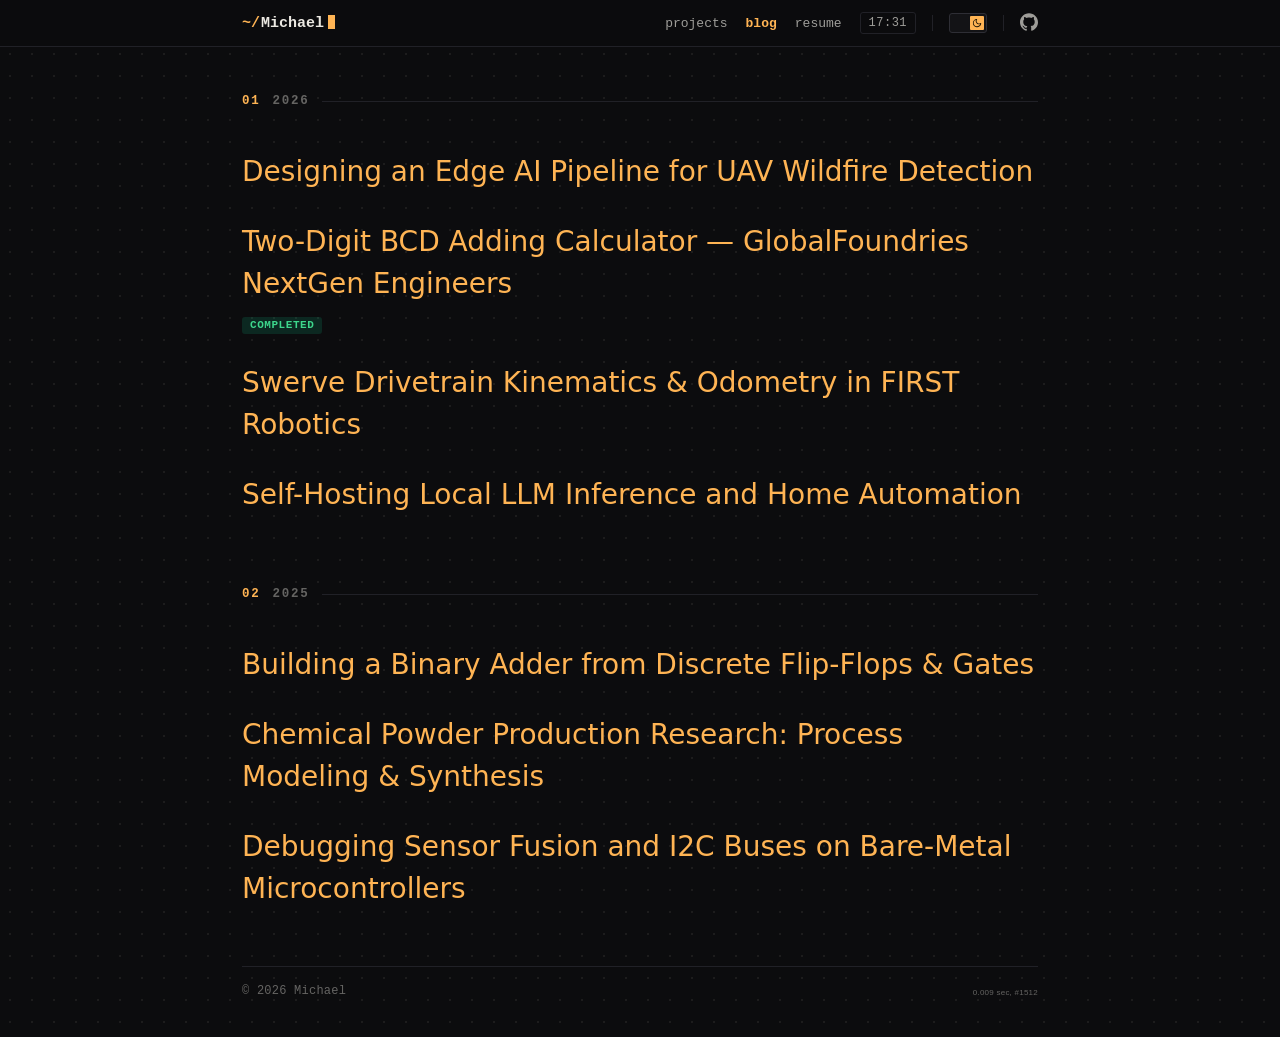
==== blog.html @ 0bfc8540 "Add minimalist green V favicon and update site titles to vert.study" ====
<!DOCTYPE html>
<html lang="en">
<head>
  <meta charset="UTF-8">
  <meta name="viewport" content="width=device-width, initial-scale=1">
  <meta name="theme-color" content="#f4f1ea">
  <title>vert.study — Blog</title>
  <link rel="icon" type="image/svg+xml" href="assets/favicon.svg">
  <link rel="apple-touch-icon" href="assets/images/logo.jpg">
  <link rel="stylesheet" href="assets/css/global.css">

  <script>
    function applyTheme() {
      let savedTheme = null
      try {
        savedTheme = localStorage.getItem('dark')
      } catch (e) {}
      const meta = document.querySelector('meta[name=theme-color]')
      if (savedTheme !== null) {
        if (savedTheme === 'true') {
          document.documentElement.classList.add('dark')
          meta.setAttribute('content', '#0c0c0e')
        } else {
          document.documentElement.classList.remove('dark')
          meta.setAttribute('content', '#f4f1ea')
        }
      } else {
        // dark by default; visitors can flip it with the toggle
        {
          document.documentElement.classList.add('dark')
          meta.setAttribute('content', '#0c0c0e')
        }
      }
    }
    applyTheme()
  </script>

  <style>
    .blog-posts {
      display: flex;
      flex-direction: column;
      flex-wrap: wrap;
      gap: 28px;
      margin-block: 40px;
    }

    .blog-posts a {
      font-size: 28px;
      line-height: 1.5;
      text-decoration: none;
    }

    .blog-posts a:hover {
      text-decoration: underline;
    }

    .blog-post-row {
      display: flex;
      align-items: baseline;
      flex-wrap: wrap;
      gap: 12px;
    }

    .blog-status {
      font-family: var(--font-family-mono), monospace;
      font-size: 11px;
      font-weight: 700;
      text-transform: uppercase;
      letter-spacing: 0.05em;
      padding: 3px 8px;
      border-radius: var(--radius);
      background: var(--c-green-soft);
      color: var(--c-green-1);
      vertical-align: middle;
    }
  </style>
</head>
<body>

<div class="nav-container">
  <nav>
    <div class="nav-title">
      <a href="index.html">Michael</a>
    </div>

    <div class="nav-menu nav-mobile">
      <div class="nav-element">
        <button class="dark-toggle" role="switch" aria-label="Toggle dark mode">
          <span class="dark-toggle__check">
            <span class="dark-toggle__icon">
              <svg class="sun" aria-hidden="true" focusable="false"><use xlink:href="#sun"></use></svg>
              <svg class="moon" aria-hidden="true" focusable="false"><use xlink:href="#moon"></use></svg>
            </span>
          </span>
        </button>
      </div>
      <div class="nav-element">
        <a href="" class="hamburger-toggle" aria-label="Toggle menu">
          <svg aria-hidden="true" focusable="false">
            <use xlink:href="#menu"></use>
          </svg>
        </a>
      </div>
    </div>

    <div class="nav-popup">
      <a href="projects.html">projects</a>
      <a href="blog.html">blog</a>
      <a href="resume.html">resume</a>
      <a href="https://github.com/Kashak213">github</a>
    </div>

    <div class="nav-menu nav-desktop">
      <div class="nav-element">
        <a href="projects.html">projects</a>
        <a href="blog.html" style="color: var(--c-brand-1); font-weight: 600;">blog</a>
        <a href="resume.html">resume</a>
        <div class="my-time" data-timezone="America/New_York" title="Time in my timezone (EST)" tabindex="0">
          19:33
        </div>
      </div>
      <div class="nav-element">
        <button class="dark-toggle" role="switch" aria-label="Toggle dark mode">
          <span class="dark-toggle__check">
            <span class="dark-toggle__icon">
              <svg class="sun" aria-hidden="true" focusable="false"><use xlink:href="#sun"></use></svg>
              <svg class="moon" aria-hidden="true" focusable="false"><use xlink:href="#moon"></use></svg>
            </span>
          </span>
        </button>
      </div>
      <div class="nav-element">
        <a href="https://github.com/Kashak213" aria-label="GitHub" title="GitHub profile">
          <svg aria-hidden="true" focusable="false">
            <use xlink:href="#github"></use>
          </svg>
        </a>
      </div>
    </div>
  </nav>
</div>

<main>
  <h2>2026</h2>
  <div class="blog-posts">
    <a href="post-template.html">Designing an Edge AI Pipeline for UAV Wildfire Detection</a>
    <div class="blog-post-row">
      <a href="gf-chip-design.html">Two-Digit BCD Adding Calculator — GlobalFoundries NextGen Engineers</a>
      <span class="blog-status">completed</span>
    </div>
    <a href="post-template.html">Swerve Drivetrain Kinematics &amp; Odometry in FIRST Robotics</a>
    <a href="post-template.html">Self-Hosting Local LLM Inference and Home Automation</a>
  </div>

  <h2>2025</h2>
  <div class="blog-posts">
    <a href="post-template.html">Building a Binary Adder from Discrete Flip-Flops &amp; Gates</a>
    <a href="post-template.html">Chemical Powder Production Research: Process Modeling &amp; Synthesis</a>
    <a href="post-template.html">Debugging Sensor Fusion and I2C Buses on Bare-Metal Microcontrollers</a>
  </div>
</main>

<footer>
  <div class="footer-links">
    <div>© 2026 Michael</div>
    <div style="font-family: Tahoma, sans-serif">
      <span style="font-size: 8px" title="Page generation time">
        0.009 sec,
      </span>
      <span style="font-size: 8px" title="Unique page views">
        #1512
      </span>
    </div>
  </div>
</footer>

<svg style="display: none" aria-hidden="true" focusable="false">
  <symbol id="sun" viewBox="0 0 24 24">
    <path d="M12,18c-3.3,0-6-2.7-6-6s2.7-6,6-6s6,2.7,6,6S15.3,18,12,18zM12,8c-2.2,0-4,1.8-4,4c0,2.2,1.8,4,4,4c2.2,0,4-1.8,4-4C16,9.8,14.2,8,12,8z"></path>
    <path d="M12,4c-0.6,0-1-0.4-1-1V1c0-0.6,0.4-1,1-1s1,0.4,1,1v2C13,3.6,12.6,4,12,4z"></path>
    <path d="M12,24c-0.6,0-1-0.4-1-1v-2c0-0.6,0.4-1,1-1s1,0.4,1,1v2C13,23.6,12.6,24,12,24z"></path>
    <path d="M5.6,6.6c-0.3,0-0.5-0.1-0.7-0.3L3.5,4.9c-0.4-0.4-0.4-1,0-1.4s1-0.4,1.4,0l1.4,1.4c0.4,0.4,0.4,1,0,1.4C6.2,6.5,5.9,6.6,5.6,6.6z"></path>
    <path d="M19.8,20.8c-0.3,0-0.5-0.1-0.7-0.3l-1.4-1.4c-0.4-0.4-0.4-1,0-1.4s1-0.4,1.4,0l1.4,1.4c0.4,0.4,0.4,1,0,1.4C20.3,20.7,20,20.8,19.8,20.8z"></path>
    <path d="M3,13H1c-0.6,0-1-0.4-1-1s0.4-1,1-1h2c0.6,0,1,0.4,1,1S3.6,13,3,13z"></path>
    <path d="M23,13h-2c-0.6,0-1-0.4-1-1s0.4-1,1-1h2c0.6,0,1,0.4,1,1S23.6,13,23,13z"></path>
    <path d="M4.2,20.8c-0.3,0-0.5-0.1-0.7-0.3c-0.4-0.4-0.4-1,0-1.4l1.4-1.4c0.4-0.4,1-0.4,1.4,0s0.4,1,0,1.4l-1.4,1.4C4.7,20.7,4.5,20.8,4.2,20.8z"></path>
    <path d="M18.4,6.6c-0.3,0-0.5-0.1-0.7-0.3c-0.4-0.4-0.4-1,0-1.4l1.4-1.4c0.4-0.4,1-0.4,1.4,0s0.4,1,0,1.4l-1.4,1.4C18.9,6.5,18.6,6.6,18.4,6.6z"></path>
  </symbol>
  <symbol id="moon" viewBox="0 0 24 24">
    <path d="M12.1,22c-0.3,0-0.6,0-0.9,0c-5.5-0.5-9.5-5.4-9-10.9c0.4-4.8,4.2-8.6,9-9c0.4,0,0.8,0.2,1,0.5c0.2,0.3,0.2,0.8-0.1,1.1c-2,2.7-1.4,6.4,1.3,8.4c2.1,1.6,5,1.6,7.1,0c0.3-0.2,0.7-0.3,1.1-0.1c0.3,0.2,0.5,0.6,0.5,1c-0.2,2.7-1.5,5.1-3.6,6.8C16.6,21.2,14.4,22,12.1,22zM9.3,4.4c-2.9,1-5,3.6-5.2,6.8c-0.4,4.4,2.8,8.3,7.2,8.7c2.1,0.2,4.2-0.4,5.8-1.8c1.1-0.9,1.9-2.1,2.4-3.4c-2.5,0.9-5.3,0.5-7.5-1.1C9.2,11.4,8.1,7.7,9.3,4.4z"></path>
  </symbol>
  <symbol id="github" viewBox="0 0 24 24">
    <path d="M12 .297c-6.63 0-12 5.373-12 12 0 5.303 3.438 9.8 8.205 11.385.6.113.82-.258.82-.577 0-.285-.01-1.04-.015-2.04-3.338.724-4.042-1.61-4.042-1.61C4.422 18.07 3.633 17.7 3.633 17.7c-1.087-.744.084-.729.084-.729 1.205.084 1.838 1.236 1.838 1.236 1.07 1.835 2.809 1.305 3.495.998.108-.776.417-1.305.76-1.605-2.665-.3-5.466-1.332-5.466-5.93 0-1.31.465-2.38 1.235-3.22-.135-.303-.54-1.523.105-3.176 0 0 1.005-.322 3.3 1.23.96-.267 1.98-.399 3-.405 1.02.006 2.04.138 3 .405 2.28-1.552 3.285-1.23 3.285-1.23.645 1.653.24 2.873.12 3.176.765.84 1.23 1.91 1.23 3.22 0 4.61-2.805 5.625-5.475 5.92.42.36.81 1.096.81 2.22 0 1.606-.015 2.896-.015 3.286 0 .315.21.69.825.57C20.565 22.092 24 17.592 24 12.297c0-6.627-5.373-12-12-12"></path>
  </symbol>
  <symbol id="menu" viewBox="0 0 24 24">
    <path d="M3 6h18v2H3zm0 5h18v2H3zm0 5h18v2H3z"></path>
  </symbol>
</svg>

<script src="assets/js/main.js"></script>
</body>
</html>
---- assets/css/global.css ----
:root {
  --c-gray-1: #d8d3c6;
  --c-gray-2: #e2ddd0;
  --c-gray-3: #ebe6da;
  --c-gray-soft: rgba(120, 110, 90, .14);
  --c-indigo-1: #3451b2;
  --c-indigo-2: #3a5ccc;
  --c-indigo-3: #5672cd;
  --c-indigo-soft: rgba(100, 108, 255, .14);
  --c-green-1: #18794e;
  --c-green-2: #299764;
  --c-green-3: #30a46c;
  --c-green-soft: rgba(16, 185, 129, .14);
  --c-yellow-1: #915930;
  --c-yellow-2: #946300;
  --c-yellow-3: #9f6a00;
  --c-yellow-soft: rgba(234, 179, 8, .14);
  --c-red-1: #b8272c;
  --c-red-2: #d5393e;
  --c-red-3: #e0575b;
  --c-red-soft: rgba(244, 63, 94, .14);
  --c-amber-1: #b45309;
  --c-amber-2: #92400e;
  --c-amber-3: #d97706;
  --c-amber-soft: rgba(217, 119, 6, .13);
}

.dark {
  --c-gray-1: #4a4a52;
  --c-gray-2: #3a3a41;
  --c-gray-3: #2c2c32;
  --c-gray-soft: rgba(150, 150, 165, .14);
  --c-indigo-1: #a8b1ff;
  --c-indigo-2: #5c73e7;
  --c-indigo-3: #3e63dd;
  --c-indigo-soft: rgba(100, 108, 255, .16);
  --c-green-1: #3dd68c;
  --c-green-2: #30a46c;
  --c-green-3: #298459;
  --c-green-soft: rgba(16, 185, 129, .16);
  --c-yellow-1: #f9b44e;
  --c-yellow-2: #da8b17;
  --c-yellow-3: #a46a0a;
  --c-yellow-soft: rgba(234, 179, 8, .16);
  --c-red-1: #f66f81;
  --c-red-2: #f14158;
  --c-red-3: #b62a3c;
  --c-red-soft: rgba(244, 63, 94, .16);
  --c-amber-1: #ffb454;
  --c-amber-2: #ffc987;
  --c-amber-3: #e8912d;
  --c-amber-soft: rgba(255, 180, 84, .12);
}

/* Single amber accent drives links, headings, hover states */
:root {
  --c-default-soft: var(--c-gray-soft);
  --c-brand-1: var(--c-amber-1);
  --c-brand-2: var(--c-amber-2);
  --c-brand-3: var(--c-amber-3);
  --c-brand-soft: var(--c-amber-soft);
  --c-on-brand: #fff;
}

.dark {
  --c-on-brand: #1a1204;
}

:root {
  --font-family: ui-sans-serif, system-ui, -apple-system, BlinkMacSystemFont, "Segoe UI", Roboto, "Helvetica Neue", Arial, sans-serif;
  --font-family-mono: ui-monospace, SFMono-Regular, "SF Mono", Menlo, Monaco, Consolas, "Liberation Mono", "Courier New", monospace;
  --code-color: var(--c-brand-1);
  --code-bg: var(--c-default-soft);
  --code-block-bg: var(--c-bg-alt);
  --code-block-color: var(--c-text-1);
  --code-line-height: 1.7;
  --code-font-size: 15.25px;
  --radius: 3px;
}

/* Warm paper (light) */
:root {
  --c-bg: #f4f1ea;
  --c-bg-alt: #ebe7dc;
  --c-bg-elv: rgb(244 241 234 / 0.82);
  --c-dot: rgba(60, 50, 30, .13);
}

/* Warm graphite (dark) */
.dark {
  --c-bg: #0c0c0e;
  --c-bg-alt: #131316;
  --c-bg-elv: rgb(12 12 14 / 0.82);
  --c-dot: rgba(255, 245, 225, .07);
}

:root {
  --c-border: #cbc4b2;
  --c-divider: #dcd6c6;
}

.dark {
  --c-border: #2e2e35;
  --c-divider: #212127;
}

:root {
  --shadow-1: 0 1px 2px rgba(0, 0, 0, .04), 0 1px 2px rgba(0, 0, 0, .06);
  --shadow-2: 0 3px 12px rgba(0, 0, 0, .07), 0 1px 4px rgba(0, 0, 0, .07);
  --shadow-3: 0 12px 32px rgba(0, 0, 0, .1), 0 2px 6px rgba(0, 0, 0, .08);
  --shadow-4: 0 14px 44px rgba(0, 0, 0, .12), 0 3px 9px rgba(0, 0, 0, .12);
  --shadow-5: 0 18px 56px rgba(0, 0, 0, .16), 0 4px 12px rgba(0, 0, 0, .16);
}

:root {
  --c-text-1: rgb(28, 27, 25);
  --c-text-2: rgba(28, 27, 25, .72);
  --c-text-3: rgba(28, 27, 25, .48);
}

.dark {
  --c-text-1: rgb(236, 233, 226);
  --c-text-2: rgba(236, 233, 226, .66);
  --c-text-3: rgba(236, 233, 226, .4);
}

:root {
  --max-width: 860px;
  --main-padding: 32px;
}

* {
  box-sizing: border-box;
}

html.dark {
  color-scheme: dark;
}

body {
  margin: 0;
  font-family: var(--font-family), sans-serif;
  font-size: 17px;
  line-height: 1;
  color: var(--c-text-1);
  background-color: var(--c-bg);
  /* faint dot grid, like engineering paper */
  background-image: radial-gradient(var(--c-dot) 1px, transparent 1px);
  background-size: 22px 22px;
  background-position: -1px -1px;
  counter-reset: sec;
  text-rendering: optimizeLegibility;
  -webkit-font-smoothing: antialiased;
  -moz-osx-font-smoothing: grayscale;
  -moz-text-size-adjust: none;
  -webkit-text-size-adjust: none;
  text-size-adjust: none;
}

::selection {
  background: var(--c-brand-1);
  color: var(--c-on-brand);
}

p {
  margin: 16px 0;
  line-height: 30px;
  overflow-wrap: break-word;
}

details {
  margin: 16px 0;
  line-height: 32px;
  overflow-wrap: break-word;
}

details summary {
  cursor: pointer;
}

h1, h2, h3, h4, h5, h6 {
  margin: 0;
  font-weight: 600;
  overflow-wrap: break-word;
}

h1, h2, h3, h4, h5, h6, li, p {
  overflow-wrap: break-word;
}

strong, b {
  font-weight: 600;
}

a, area, button, [role='button'], input, label, select, summary, textarea {
  touch-action: manipulation;
}

h1 {
  margin: 30px 0 26px;
  letter-spacing: -.035em;
  line-height: 1.1;
  font-size: 40px;
  font-weight: 700;
  color: var(--c-text-1);
}

/* Section headings read like numbered datasheet labels: "01 / links" */
h2 {
  counter-increment: sec;
  margin: 16px 0 16px;
  padding-top: 28px;
  letter-spacing: .14em;
  text-transform: uppercase;
  font-family: var(--font-family-mono), monospace;
  line-height: 20px;
  font-size: 12.5px;
  font-weight: 700;
  color: var(--c-text-3);
  display: flex;
  align-items: center;
  gap: 12px;
}

h2::before {
  content: counter(sec, decimal-leading-zero);
  color: var(--c-brand-1);
}

h2::after {
  content: "";
  flex: 1;
  border-top: 1px solid var(--c-divider);
}

h3 {
  margin: 32px 0 0;
  letter-spacing: -.01em;
  line-height: 28px;
  font-size: 18px;
}

hr {
  margin-top: 2rem;
  margin-bottom: 2rem;
  border: none;
  border-top: 1px solid var(--c-divider);
}

a {
  font-weight: 500;
  color: var(--c-brand-1);
  text-decoration: underline;
  text-decoration-thickness: 1px;
  text-decoration-color: color-mix(in srgb, var(--c-brand-1) 40%, transparent);
  text-underline-offset: 3px;
  transition: color .2s, text-decoration-color .2s;
}

a:hover {
  color: var(--c-brand-2);
  text-decoration-color: currentColor;
}

ol, ul {
  padding-left: 2rem;
  margin-top: 0;
  margin-bottom: 1rem;
}

ul {
  list-style: inside disc;
}

ol {
  list-style: inside decimal;
}

li {
  margin-top: 0.25rem;
  line-height: 2rem;
}

.container, header, main, section {
  width: 100%;
  max-width: var(--max-width);
  margin-right: auto;
  margin-left: auto;
  padding-inline: var(--main-padding);
}

footer {
  max-width: var(--max-width);
  margin-inline: auto;
  margin-top: 56px;
  margin-bottom: 40px;
  padding-inline: var(--main-padding);
}

/* Top bar: hairline underline, terminal-style path */
.nav-container {
  top: 0;
  position: sticky;
  z-index: 10;
  width: 100%;
  max-width: none;
  padding-inline: 0;
  background-color: var(--c-bg-elv);
  backdrop-filter: blur(8px);
  -webkit-backdrop-filter: blur(8px);
  border-bottom: 1px solid var(--c-divider);
}

nav {
  display: flex;
  flex-direction: row;
  justify-content: space-between;
  align-items: center;
  gap: 20px;
  max-width: var(--max-width);
  margin-inline: auto;
  padding-inline: var(--main-padding);
  font-family: var(--font-family-mono), monospace;
  font-size: 13px;
}

nav a {
  color: var(--c-text-2);
  text-decoration: none;
  font-weight: 500;
}

nav a:hover {
  color: var(--c-brand-1);
}

.nav-title {
  display: flex;
  align-items: center;
  gap: 6px;
}

.nav-title a {
  font-size: 15px;
  line-height: 1;
  font-weight: 700;
  letter-spacing: 0;
  color: var(--c-text-1);
  text-decoration: none;
}

.nav-title a::before {
  content: "~/";
  color: var(--c-brand-1);
  margin-right: 1px;
}

.nav-title a::after {
  content: "";
  display: inline-block;
  width: 7px;
  height: 14px;
  margin-left: 4px;
  vertical-align: -2px;
  background: var(--c-brand-1);
  animation: caret 1.1s steps(1) infinite;
}

.nav-title a:hover {
  color: var(--c-text-1);
  text-decoration: none;
}

@keyframes caret {
  0%, 55% { opacity: 1; }
  56%, 100% { opacity: 0; }
}

.nav-menu {
  display: flex;
  flex-direction: row;
  flex-wrap: wrap;
}

.nav-element {
  display: flex;
  align-items: center;
  height: 46px;
  white-space: nowrap;
}

.nav-element:before {
  margin-right: 16px;
  margin-left: 16px;
  width: 1px;
  height: 16px;
  background-color: var(--c-divider);
  content: "";
}

.nav-element:first-child:before {
  display: none;
}

.nav-element > *:not(:first-child) {
  margin-left: 18px;
}

nav svg {
  width: 18px;
  height: 18px;
  fill: var(--c-text-2);
}

nav a:hover svg {
  fill: var(--c-brand-1);
}

/* Theme toggle: square slider */
.dark-toggle {
  position: relative;
  display: block;
  cursor: pointer;
  border-radius: var(--radius);
  width: 38px;
  height: 20px;
  flex-shrink: 0;
  border: 1px solid var(--c-border);
  background-color: var(--c-bg-alt);
  transition: border-color .2s !important;
  padding: 0;
}

.dark-toggle:hover {
  border-color: var(--c-brand-1);
}

.dark-toggle__check {
  pointer-events: auto;
  position: absolute;
  top: 2px;
  left: 2px;
  width: 14px;
  height: 14px;
  border-radius: 1px;
  background-color: var(--c-brand-1);
  transition: transform .2s !important;
}

.dark .dark-toggle__check {
  transform: translateX(18px);
}

.dark-toggle__icon {
  position: relative;
  display: block;
  width: 14px;
  height: 14px;
  overflow: hidden;
}

.dark-toggle__icon svg {
  position: absolute;
  top: 2px;
  left: 2px;
  width: 10px;
  height: 10px;
  fill: var(--c-on-brand);
}

.dark-toggle__icon .moon {
  opacity: 0;
}

.dark .dark-toggle__icon .moon {
  opacity: 1;
}

.dark .dark-toggle__icon .sun {
  opacity: 0;
}

nav .my-time {
  font-size: 12px;
  font-weight: 500;
  text-align: center;
  padding-inline: 8px;
  padding-block: 4px;
  border: 1px solid var(--c-divider);
  border-radius: var(--radius);
  height: 22px;
  letter-spacing: .04em;
  color: var(--c-text-2);
  font-variant-numeric: tabular-nums;
  cursor: default;
}

.nav-mobile,
.nav-popup {
  display: none;
}

@media (max-width: 768px) {
  :root {
    --main-padding: 20px;
  }

  .nav-mobile {
    display: flex;
  }

  .nav-desktop {
    display: none;
  }

  .nav-popup.active {
    display: flex;
    flex-direction: column;
    justify-content: flex-end;
    gap: 20px;
    position: absolute;
    top: 100%;
    right: 20px;
    background: var(--c-bg);
    padding: 20px;
    border-radius: var(--radius);
    border: 1px solid var(--c-border);
    z-index: 30;
    box-shadow: var(--shadow-3);
  }
}

/* Inline tag badges (a.b): square, mono, outlined */
a.b {
  vertical-align: middle;
  display: inline-flex;
  flex-direction: row;
  align-items: center;
  font-family: var(--font-family-mono), monospace;
  font-size: 13.5px;
  font-weight: 500;
  font-style: normal;
  line-height: 1;
  background: var(--c-bg-alt);
  color: var(--c-text-1);
  text-decoration: none;
  gap: 7px;
  padding: 8px 11px;
  border: 1px solid var(--c-divider);
  border-radius: var(--radius);
  transition: border-color 0.15s ease, color 0.15s ease, background-color 0.15s ease;
}

a.b:hover {
  text-decoration: none;
  color: var(--c-brand-1);
  border-color: var(--c-brand-1);
  background: var(--c-brand-soft);
}

a.b svg, a.b img {
  width: 15px;
  height: 15px;
  flex-shrink: 0;
}

.bracket {
  color: var(--c-brand-1);
  font-weight: 700;
  font-family: var(--font-family-mono), monospace;
}

/* Footer & Tooltips */
.footer-links {
  display: flex;
  justify-content: space-between;
  align-items: center;
  color: var(--c-text-3);
  font-family: var(--font-family-mono), monospace;
  font-size: 12px;
  letter-spacing: .02em;
  padding-top: 18px;
  border-top: 1px solid var(--c-divider);
}

.popup-title {
  pointer-events: none;
  user-select: none;
  position: fixed;
  font-family: var(--font-family-mono), monospace;
  font-size: 12.5px;
  line-height: 1.45;
  max-width: 300px;
  padding: 6px 10px;
  border-radius: var(--radius);
  z-index: 1000;
  background-color: #1b1b1f;
  color: #ece9e2;
  border: 1px solid #3a3a42;
  box-shadow: var(--shadow-2);
}

.dark .popup-title {
  background-color: #ece9e2;
  color: #0c0c0e;
  border-color: #ece9e2;
}

/* H1 character blink & optical kerning */
h1 span.ch {
  display: inline-block;
  transform-origin: left center;
  animation: blink 220ms;
}

h1 span.word {
  white-space: pre;
}

@keyframes blink {
  0% {
    transform: scale(1);
  }
  50% {
    transform: scale(1.10);
    color: var(--c-brand-1);
  }
  100% {
    transform: scale(1);
  }
}

/* Code & Blog styles */
pre {
  border-radius: var(--radius);
  border: 1px solid var(--c-divider);
  margin: 16px 0;
  padding: 20px 0;
  overflow-x: auto;
  white-space: pre;
  word-spacing: normal;
  word-break: normal;
  word-wrap: normal;
  tab-size: 4;
  font-family: var(--font-family-mono), monospace;
  background-color: var(--code-block-bg) !important;
}

pre > code {
  display: block;
  padding: 0 24px;
  width: fit-content;
  min-width: 100%;
  line-height: var(--code-line-height);
  font-size: var(--code-font-size);
  color: var(--code-block-color);
}

:not(pre) > code {
  border-radius: 2px;
  padding: 3px 6px;
  background-color: var(--code-bg);
  transition: color .25s, background-color .5s;
  font-size: var(--code-font-size);
  color: var(--code-color);
  font-family: var(--font-family-mono), monospace;
  overflow-wrap: break-word;
}

figure {
  margin: 24px 0;
  display: flex;
  flex-direction: column;
  align-items: center;
  gap: 8px;
}

figcaption {
  font-size: 14px;
  color: var(--c-text-2);
  text-align: center;
  font-style: italic;
}
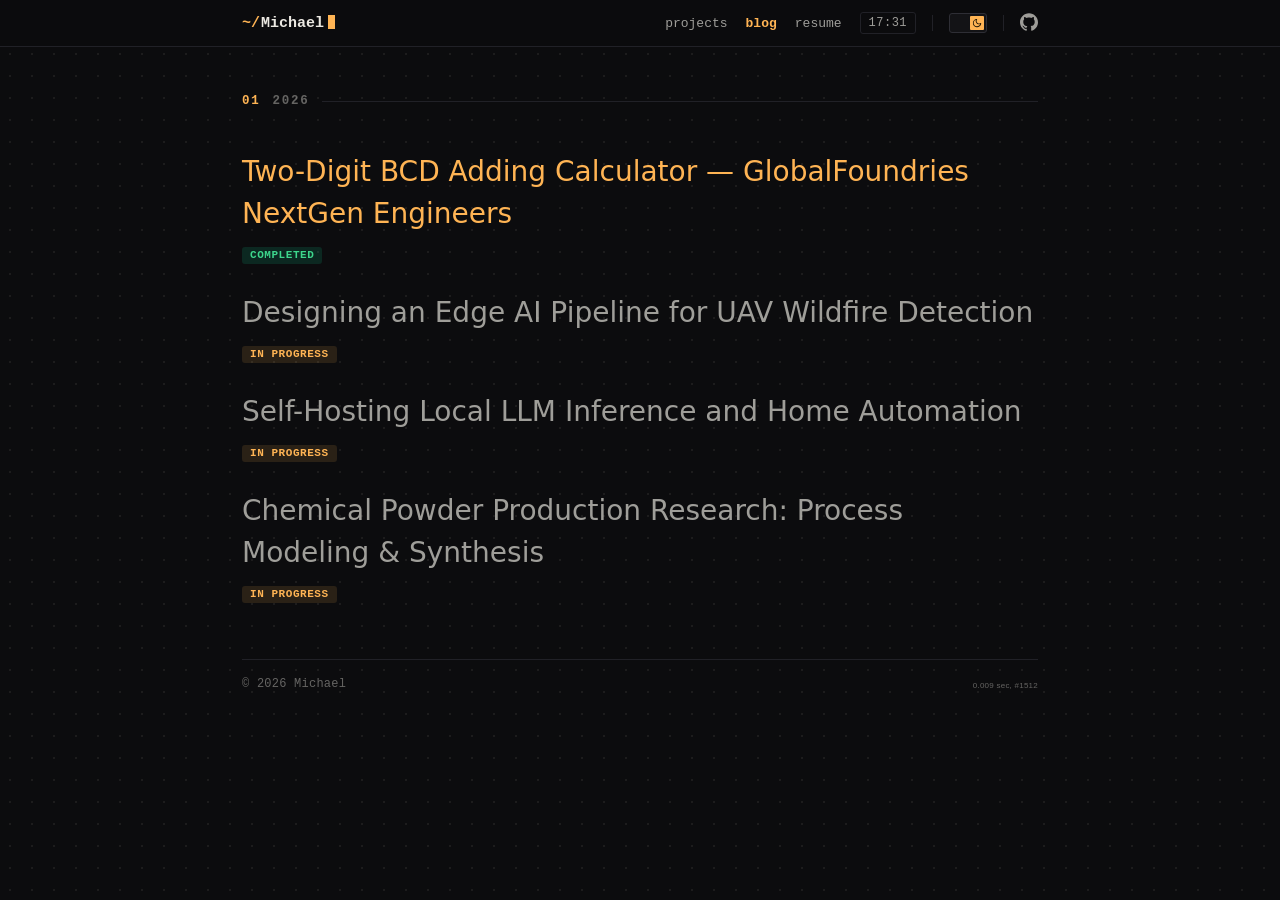
==== commit 56d10876: "Consolidate blog under 2026, remove fake filler posts, and mark WIP write-ups" ====
--- a/blog.html
+++ b/blog.html
@@ -4,7 +4,7 @@
   <meta charset="UTF-8">
   <meta name="viewport" content="width=device-width, initial-scale=1">
   <meta name="theme-color" content="#f4f1ea">
-  <title>vert.study — Blog</title>
+  <title>vert.study</title>
   <link rel="icon" type="image/svg+xml" href="assets/favicon.svg">
   <link rel="apple-touch-icon" href="assets/images/logo.jpg">
   <link rel="stylesheet" href="assets/css/global.css">
@@ -73,6 +73,18 @@
       color: var(--c-green-1);
       vertical-align: middle;
     }
+
+    .blog-status.is-wip {
+      background: var(--c-amber-soft);
+      color: var(--c-amber-1);
+    }
+
+    .blog-posts .post-wip {
+      font-size: 28px;
+      line-height: 1.5;
+      font-weight: 500;
+      color: var(--c-text-2);
+    }
   </style>
 </head>
 <body>
@@ -143,20 +155,22 @@
 <main>
   <h2>2026</h2>
   <div class="blog-posts">
-    <a href="post-template.html">Designing an Edge AI Pipeline for UAV Wildfire Detection</a>
     <div class="blog-post-row">
       <a href="gf-chip-design.html">Two-Digit BCD Adding Calculator — GlobalFoundries NextGen Engineers</a>
       <span class="blog-status">completed</span>
     </div>
-    <a href="post-template.html">Swerve Drivetrain Kinematics &amp; Odometry in FIRST Robotics</a>
-    <a href="post-template.html">Self-Hosting Local LLM Inference and Home Automation</a>
-  </div>
-
-  <h2>2025</h2>
-  <div class="blog-posts">
-    <a href="post-template.html">Building a Binary Adder from Discrete Flip-Flops &amp; Gates</a>
-    <a href="post-template.html">Chemical Powder Production Research: Process Modeling &amp; Synthesis</a>
-    <a href="post-template.html">Debugging Sensor Fusion and I2C Buses on Bare-Metal Microcontrollers</a>
+    <div class="blog-post-row">
+      <span class="post-wip">Designing an Edge AI Pipeline for UAV Wildfire Detection</span>
+      <span class="blog-status is-wip">in progress</span>
+    </div>
+    <div class="blog-post-row">
+      <span class="post-wip">Self-Hosting Local LLM Inference and Home Automation</span>
+      <span class="blog-status is-wip">in progress</span>
+    </div>
+    <div class="blog-post-row">
+      <span class="post-wip">Chemical Powder Production Research: Process Modeling &amp; Synthesis</span>
+      <span class="blog-status is-wip">in progress</span>
+    </div>
   </div>
 </main>
 
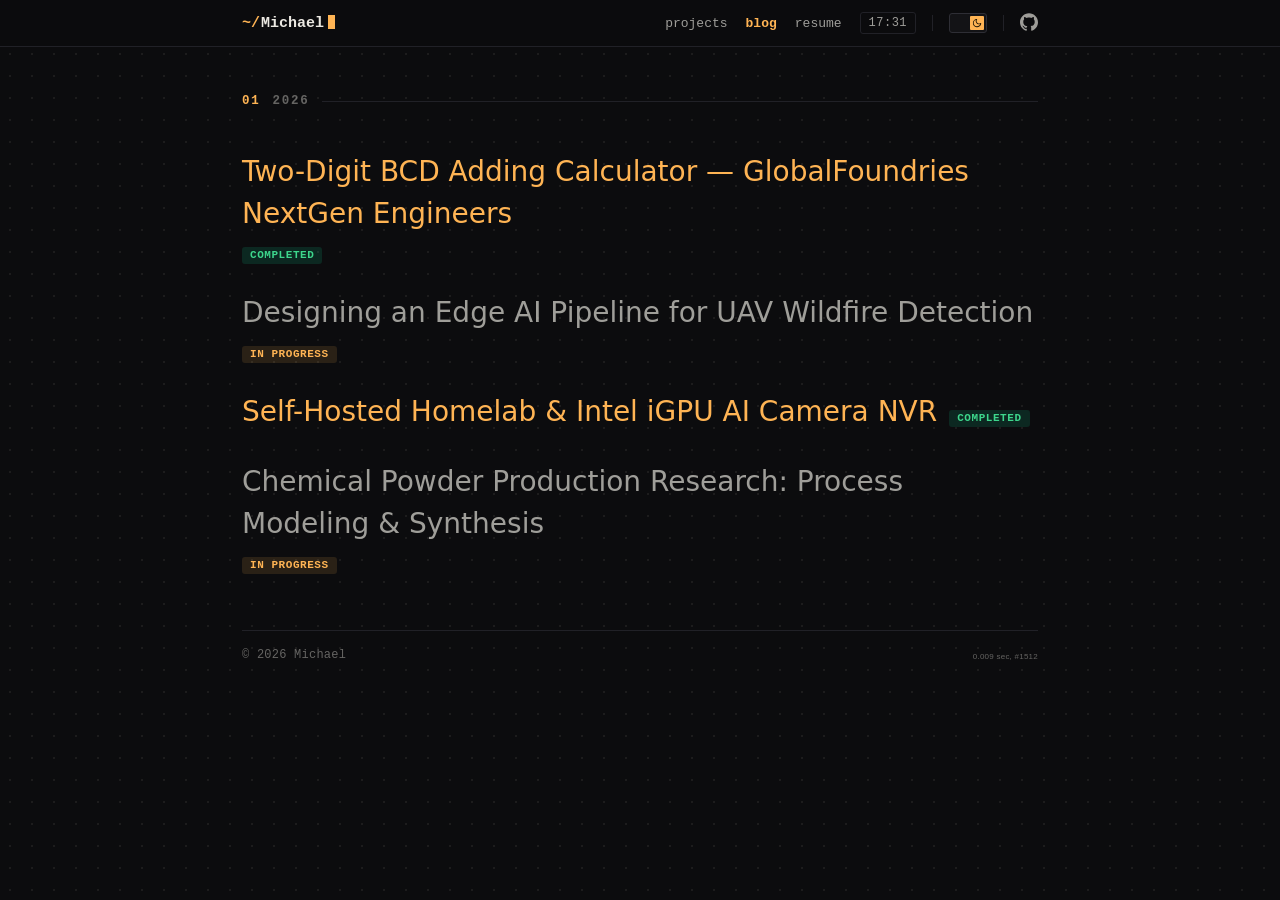
==== commit cf0ccf03: "Add homelab NVR write-up and linguistics papers page" ====
--- a/blog.html
+++ b/blog.html
@@ -164,8 +164,8 @@
       <span class="blog-status is-wip">in progress</span>
     </div>
     <div class="blog-post-row">
-      <span class="post-wip">Self-Hosting Local LLM Inference and Home Automation</span>
-      <span class="blog-status is-wip">in progress</span>
+      <a href="homelab.html">Self-Hosted Homelab &amp; Intel iGPU AI Camera NVR</a>
+      <span class="blog-status">completed</span>
     </div>
     <div class="blog-post-row">
       <span class="post-wip">Chemical Powder Production Research: Process Modeling &amp; Synthesis</span>
--- a/assets/css/global.css
+++ b/assets/css/global.css
@@ -606,30 +606,6 @@
   border-color: #ece9e2;
 }
 
-/* H1 character blink & optical kerning */
-h1 span.ch {
-  display: inline-block;
-  transform-origin: left center;
-  animation: blink 220ms;
-}
-
-h1 span.word {
-  white-space: pre;
-}
-
-@keyframes blink {
-  0% {
-    transform: scale(1);
-  }
-  50% {
-    transform: scale(1.10);
-    color: var(--c-brand-1);
-  }
-  100% {
-    transform: scale(1);
-  }
-}
-
 /* Code & Blog styles */
 pre {
   border-radius: var(--radius);
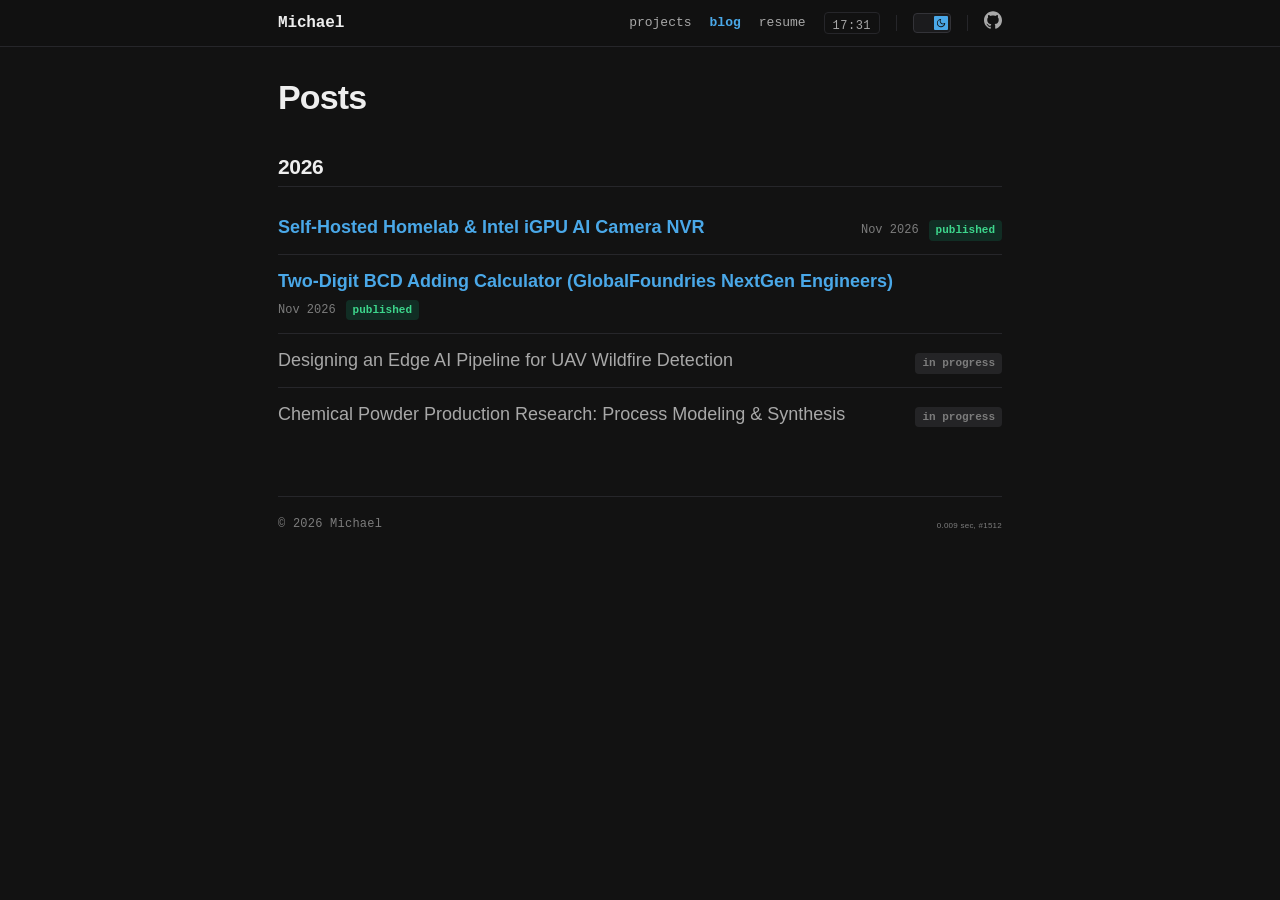
==== commit 0922ed5f: "Blend medv.io with danfiumara.com minimalist hand-coded style" ====
--- a/blog.html
+++ b/blog.html
@@ -39,51 +39,64 @@
     .blog-posts {
       display: flex;
       flex-direction: column;
-      flex-wrap: wrap;
-      gap: 28px;
-      margin-block: 40px;
-    }
-
-    .blog-posts a {
-      font-size: 28px;
-      line-height: 1.5;
-      text-decoration: none;
-    }
-
-    .blog-posts a:hover {
-      text-decoration: underline;
+      margin: 12px 0 36px;
     }
 
     .blog-post-row {
       display: flex;
       align-items: baseline;
+      justify-content: space-between;
       flex-wrap: wrap;
-      gap: 12px;
+      gap: 6px 16px;
+      padding: 13px 0;
+      border-bottom: 1px solid var(--c-divider);
+    }
+
+    .blog-post-row:last-child {
+      border-bottom: none;
+    }
+
+    .blog-posts a {
+      font-size: 18px;
+      line-height: 1.45;
+      font-weight: 600;
+      text-decoration: none;
+    }
+
+    .blog-posts a:hover {
+      text-decoration: underline;
+    }
+
+    .blog-posts .post-wip {
+      font-size: 18px;
+      line-height: 1.45;
+      font-weight: 500;
+      color: var(--c-text-2);
+    }
+
+    .post-right {
+      display: inline-flex;
+      align-items: center;
+      gap: 10px;
+      font-family: var(--font-family-mono), monospace;
+      font-size: 12px;
+      color: var(--c-text-3);
+      white-space: nowrap;
     }
 
     .blog-status {
       font-family: var(--font-family-mono), monospace;
       font-size: 11px;
-      font-weight: 700;
-      text-transform: uppercase;
-      letter-spacing: 0.05em;
-      padding: 3px 8px;
+      font-weight: 600;
+      padding: 2px 7px;
       border-radius: var(--radius);
       background: var(--c-green-soft);
       color: var(--c-green-1);
-      vertical-align: middle;
     }
 
     .blog-status.is-wip {
-      background: var(--c-amber-soft);
-      color: var(--c-amber-1);
-    }
-
-    .blog-posts .post-wip {
-      font-size: 28px;
-      line-height: 1.5;
-      font-weight: 500;
-      color: var(--c-text-2);
+      background: var(--c-default-soft);
+      color: var(--c-text-3);
     }
   </style>
 </head>
@@ -153,23 +166,25 @@
 </div>
 
 <main>
+  <h1>Posts</h1>
+
   <h2>2026</h2>
   <div class="blog-posts">
     <div class="blog-post-row">
-      <a href="gf-chip-design.html">Two-Digit BCD Adding Calculator — GlobalFoundries NextGen Engineers</a>
-      <span class="blog-status">completed</span>
+      <a href="homelab.html">Self-Hosted Homelab &amp; Intel iGPU AI Camera NVR</a>
+      <span class="post-right"><span>Nov 2026</span><span class="blog-status">published</span></span>
+    </div>
+    <div class="blog-post-row">
+      <a href="gf-chip-design.html">Two-Digit BCD Adding Calculator (GlobalFoundries NextGen Engineers)</a>
+      <span class="post-right"><span>Nov 2026</span><span class="blog-status">published</span></span>
     </div>
     <div class="blog-post-row">
       <span class="post-wip">Designing an Edge AI Pipeline for UAV Wildfire Detection</span>
-      <span class="blog-status is-wip">in progress</span>
-    </div>
-    <div class="blog-post-row">
-      <a href="homelab.html">Self-Hosted Homelab &amp; Intel iGPU AI Camera NVR</a>
-      <span class="blog-status">completed</span>
+      <span class="post-right"><span class="blog-status is-wip">in progress</span></span>
     </div>
     <div class="blog-post-row">
       <span class="post-wip">Chemical Powder Production Research: Process Modeling &amp; Synthesis</span>
-      <span class="blog-status is-wip">in progress</span>
+      <span class="post-right"><span class="blog-status is-wip">in progress</span></span>
     </div>
   </div>
 </main>
--- a/assets/css/global.css
+++ b/assets/css/global.css
@@ -52,81 +52,92 @@
   --c-amber-soft: rgba(255, 180, 84, .12);
 }
 
-/* Single amber accent drives links, headings, hover states */
+/* Classic developer blue accent (danfiumara.com) + subtle medv.io restraint */
 :root {
   --c-default-soft: var(--c-gray-soft);
-  --c-brand-1: var(--c-amber-1);
-  --c-brand-2: var(--c-amber-2);
-  --c-brand-3: var(--c-amber-3);
-  --c-brand-soft: var(--c-amber-soft);
+  --c-brand-1: #268bd2;
+  --c-brand-2: #1c6ea4;
+  --c-brand-3: #3a9be0;
+  --c-brand-soft: rgba(38, 139, 210, .12);
   --c-on-brand: #fff;
 }
 
 .dark {
-  --c-on-brand: #1a1204;
-}
-
-:root {
-  --font-family: ui-sans-serif, system-ui, -apple-system, BlinkMacSystemFont, "Segoe UI", Roboto, "Helvetica Neue", Arial, sans-serif;
+  --c-brand-1: #4aa8e8;
+  --c-brand-2: #72bef2;
+  --c-brand-3: #268bd2;
+  --c-brand-soft: rgba(74, 168, 232, .14);
+  --c-on-brand: #121212;
+}
+
+:root {
+  --font-family: -apple-system, BlinkMacSystemFont, "Segoe UI", Roboto, "Helvetica Neue", Arial, sans-serif;
   --font-family-mono: ui-monospace, SFMono-Regular, "SF Mono", Menlo, Monaco, Consolas, "Liberation Mono", "Courier New", monospace;
-  --code-color: var(--c-brand-1);
-  --code-bg: var(--c-default-soft);
-  --code-block-bg: var(--c-bg-alt);
-  --code-block-color: var(--c-text-1);
-  --code-line-height: 1.7;
-  --code-font-size: 15.25px;
-  --radius: 3px;
-}
-
-/* Warm paper (light) */
-:root {
-  --c-bg: #f4f1ea;
-  --c-bg-alt: #ebe7dc;
-  --c-bg-elv: rgb(244 241 234 / 0.82);
-  --c-dot: rgba(60, 50, 30, .13);
-}
-
-/* Warm graphite (dark) */
+  --code-color: var(--c-text-1);
+  --code-bg: #e5e5e5;
+  --code-block-bg: #272822;
+  --code-block-color: #f8f8f2;
+  --code-line-height: 1.65;
+  --code-font-size: 14.5px;
+  --radius: 4px;
+}
+
 .dark {
-  --c-bg: #0c0c0e;
-  --c-bg-alt: #131316;
-  --c-bg-elv: rgb(12 12 14 / 0.82);
-  --c-dot: rgba(255, 245, 225, .07);
-}
-
-:root {
-  --c-border: #cbc4b2;
-  --c-divider: #dcd6c6;
-}
-
+  --code-color: #eee;
+  --code-bg: #2a2a2e;
+  --code-block-bg: #1b1c18;
+  --code-block-color: #f8f8f2;
+}
+
+/* Clean off-white paper (light, danfiumara.com) */
+:root {
+  --c-bg: #faf9f6;
+  --c-bg-alt: #f1f0ec;
+  --c-bg-elv: rgb(250 249 246 / 0.92);
+  --c-dot: transparent;
+}
+
+/* Flat charcoal dark (danfiumara.com) */
 .dark {
-  --c-border: #2e2e35;
-  --c-divider: #212127;
-}
-
-:root {
-  --shadow-1: 0 1px 2px rgba(0, 0, 0, .04), 0 1px 2px rgba(0, 0, 0, .06);
-  --shadow-2: 0 3px 12px rgba(0, 0, 0, .07), 0 1px 4px rgba(0, 0, 0, .07);
-  --shadow-3: 0 12px 32px rgba(0, 0, 0, .1), 0 2px 6px rgba(0, 0, 0, .08);
-  --shadow-4: 0 14px 44px rgba(0, 0, 0, .12), 0 3px 9px rgba(0, 0, 0, .12);
-  --shadow-5: 0 18px 56px rgba(0, 0, 0, .16), 0 4px 12px rgba(0, 0, 0, .16);
-}
-
-:root {
-  --c-text-1: rgb(28, 27, 25);
-  --c-text-2: rgba(28, 27, 25, .72);
-  --c-text-3: rgba(28, 27, 25, .48);
+  --c-bg: #121212;
+  --c-bg-alt: #1b1b1d;
+  --c-bg-elv: rgb(18 18 18 / 0.92);
+  --c-dot: transparent;
+}
+
+:root {
+  --c-border: #d8d6cf;
+  --c-divider: #e5e5e2;
 }
 
 .dark {
-  --c-text-1: rgb(236, 233, 226);
-  --c-text-2: rgba(236, 233, 226, .66);
-  --c-text-3: rgba(236, 233, 226, .4);
-}
-
-:root {
-  --max-width: 860px;
-  --main-padding: 32px;
+  --c-border: #333338;
+  --c-divider: #26262a;
+}
+
+:root {
+  --shadow-1: 0 1px 2px rgba(0, 0, 0, .05);
+  --shadow-2: 0 3px 10px rgba(0, 0, 0, .08);
+  --shadow-3: 0 10px 24px rgba(0, 0, 0, .12);
+  --shadow-4: 0 14px 36px rgba(0, 0, 0, .15);
+  --shadow-5: 0 18px 48px rgba(0, 0, 0, .2);
+}
+
+:root {
+  --c-text-1: #222222;
+  --c-text-2: #555555;
+  --c-text-3: #767676;
+}
+
+.dark {
+  --c-text-1: #eeeeee;
+  --c-text-2: #a8a8a8;
+  --c-text-3: #7c7c7c;
+}
+
+:root {
+  --max-width: 780px;
+  --main-padding: 28px;
 }
 
 * {
@@ -140,15 +151,10 @@
 body {
   margin: 0;
   font-family: var(--font-family), sans-serif;
-  font-size: 17px;
-  line-height: 1;
+  font-size: 16.5px;
+  line-height: 1.5;
   color: var(--c-text-1);
   background-color: var(--c-bg);
-  /* faint dot grid, like engineering paper */
-  background-image: radial-gradient(var(--c-dot) 1px, transparent 1px);
-  background-size: 22px 22px;
-  background-position: -1px -1px;
-  counter-reset: sec;
   text-rendering: optimizeLegibility;
   -webkit-font-smoothing: antialiased;
   -moz-osx-font-smoothing: grayscale;
@@ -197,47 +203,31 @@
 }
 
 h1 {
-  margin: 30px 0 26px;
-  letter-spacing: -.035em;
-  line-height: 1.1;
-  font-size: 40px;
+  margin: 30px 0 22px;
+  letter-spacing: -.025em;
+  line-height: 1.18;
+  font-size: 34px;
   font-weight: 700;
   color: var(--c-text-1);
 }
 
-/* Section headings read like numbered datasheet labels: "01 / links" */
 h2 {
-  counter-increment: sec;
-  margin: 16px 0 16px;
-  padding-top: 28px;
-  letter-spacing: .14em;
-  text-transform: uppercase;
-  font-family: var(--font-family-mono), monospace;
-  line-height: 20px;
-  font-size: 12.5px;
+  margin: 36px 0 14px;
+  padding-bottom: 6px;
+  letter-spacing: -.015em;
+  line-height: 1.3;
+  font-size: 21px;
   font-weight: 700;
-  color: var(--c-text-3);
-  display: flex;
-  align-items: center;
-  gap: 12px;
-}
-
-h2::before {
-  content: counter(sec, decimal-leading-zero);
-  color: var(--c-brand-1);
-}
-
-h2::after {
-  content: "";
-  flex: 1;
-  border-top: 1px solid var(--c-divider);
+  color: var(--c-text-1);
+  border-bottom: 1px solid var(--c-divider);
 }
 
 h3 {
-  margin: 32px 0 0;
+  margin: 26px 0 8px;
   letter-spacing: -.01em;
-  line-height: 28px;
-  font-size: 18px;
+  line-height: 1.35;
+  font-size: 17.5px;
+  color: var(--c-text-1);
 }
 
 hr {
@@ -341,39 +331,17 @@
 }
 
 .nav-title a {
-  font-size: 15px;
+  font-size: 16px;
   line-height: 1;
   font-weight: 700;
-  letter-spacing: 0;
+  letter-spacing: -0.01em;
   color: var(--c-text-1);
   text-decoration: none;
 }
 
-.nav-title a::before {
-  content: "~/";
+.nav-title a:hover {
   color: var(--c-brand-1);
-  margin-right: 1px;
-}
-
-.nav-title a::after {
-  content: "";
-  display: inline-block;
-  width: 7px;
-  height: 14px;
-  margin-left: 4px;
-  vertical-align: -2px;
-  background: var(--c-brand-1);
-  animation: caret 1.1s steps(1) infinite;
-}
-
-.nav-title a:hover {
-  color: var(--c-text-1);
   text-decoration: none;
-}
-
-@keyframes caret {
-  0%, 55% { opacity: 1; }
-  56%, 100% { opacity: 0; }
 }
 
 .nav-menu {
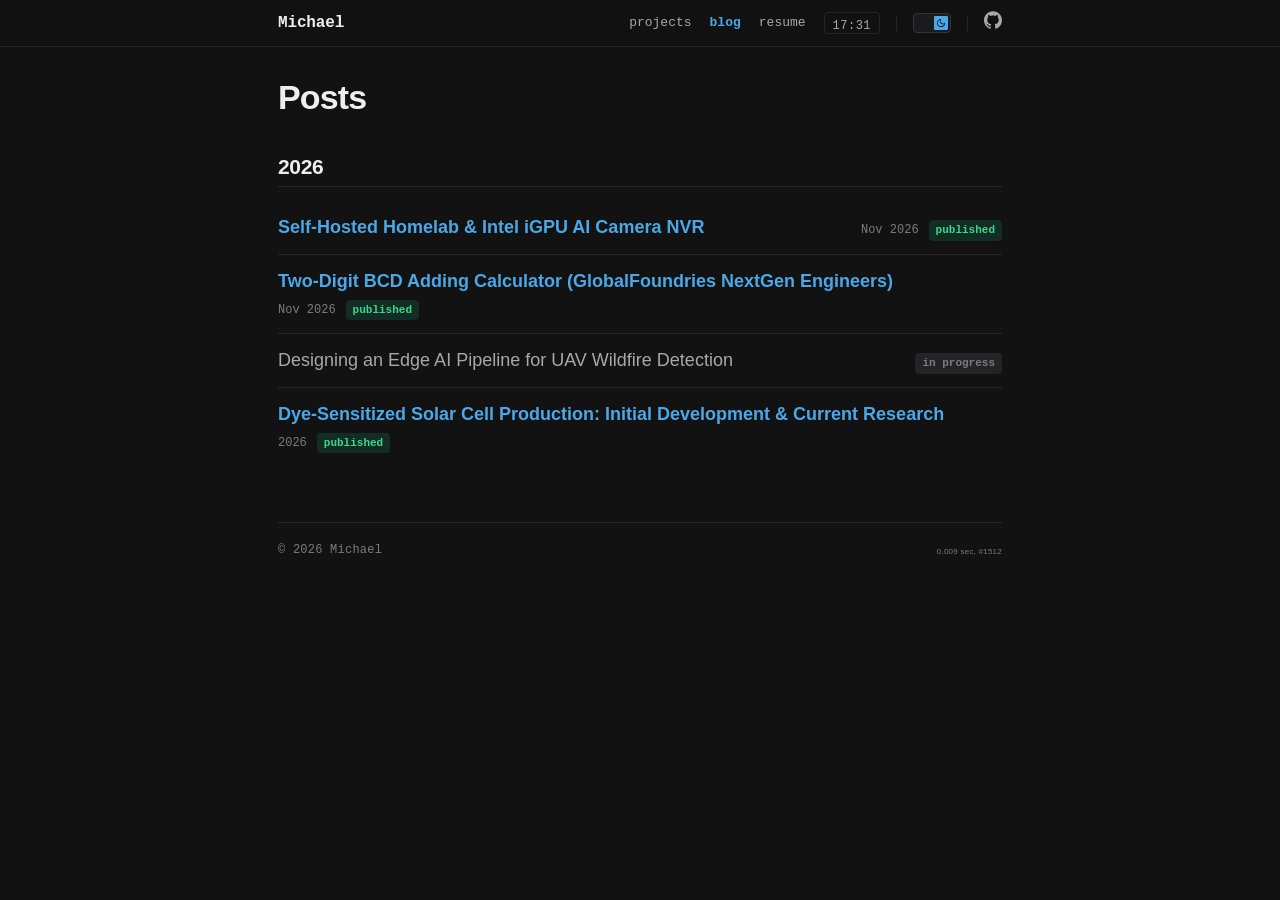
==== commit 4505d396: "Replace chemical powder research with dye-sensitized solar cell production" ====
--- a/blog.html
+++ b/blog.html
@@ -183,8 +183,8 @@
       <span class="post-right"><span class="blog-status is-wip">in progress</span></span>
     </div>
     <div class="blog-post-row">
-      <span class="post-wip">Chemical Powder Production Research: Process Modeling &amp; Synthesis</span>
-      <span class="post-right"><span class="blog-status is-wip">in progress</span></span>
+      <a href="dssc-research.html">Dye-Sensitized Solar Cell Production: Initial Development &amp; Current Research</a>
+      <span class="post-right"><span>2026</span><span class="blog-status">published</span></span>
     </div>
   </div>
 </main>
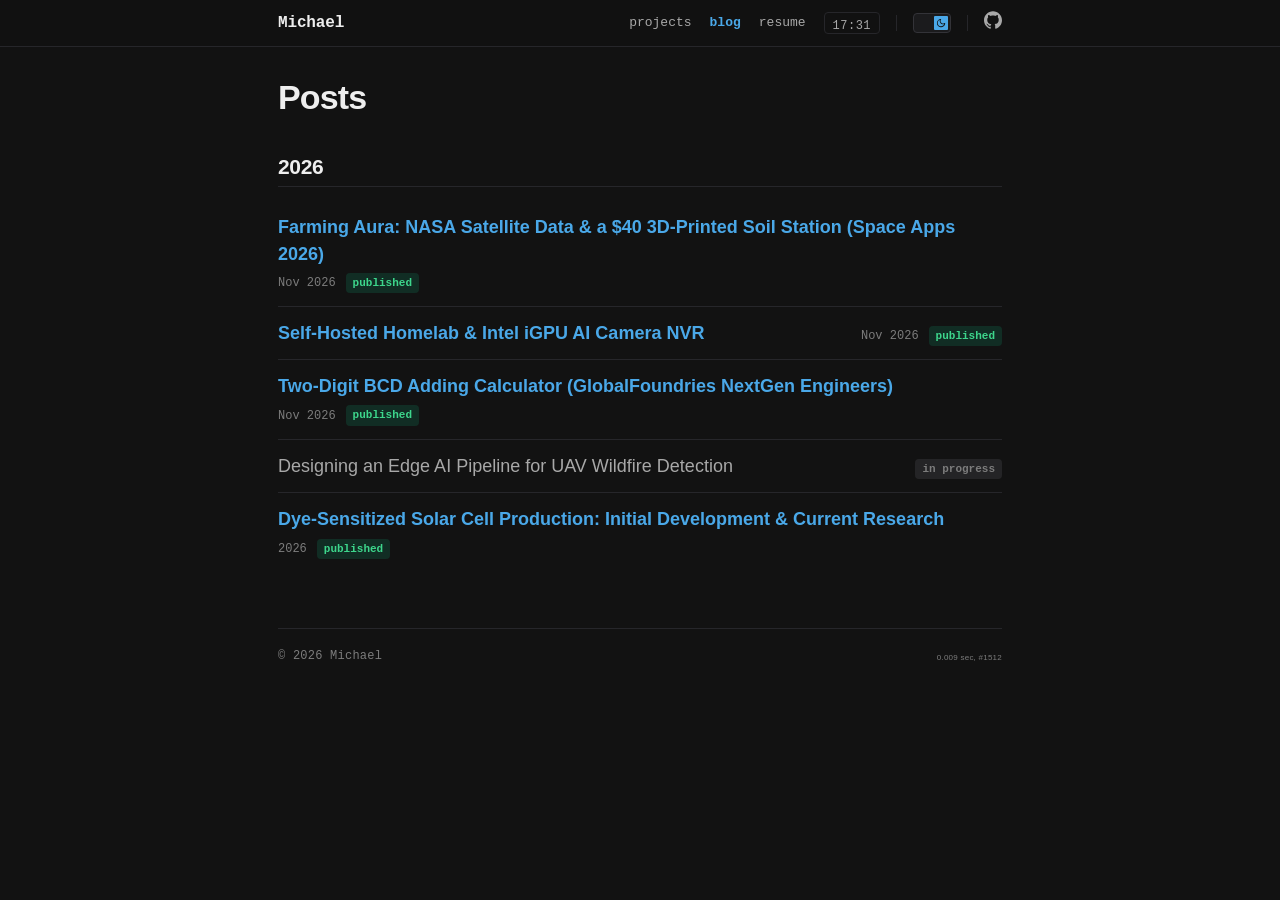
==== commit 99ac5e15: "Add Farming Aura (NASA Space Apps 2026) write-up and links" ====
--- a/blog.html
+++ b/blog.html
@@ -171,6 +171,10 @@
   <h2>2026</h2>
   <div class="blog-posts">
     <div class="blog-post-row">
+      <a href="farming-aura.html">Farming Aura: NASA Satellite Data &amp; a $40 3D-Printed Soil Station (Space Apps 2026)</a>
+      <span class="post-right"><span>Nov 2026</span><span class="blog-status">published</span></span>
+    </div>
+    <div class="blog-post-row">
       <a href="homelab.html">Self-Hosted Homelab &amp; Intel iGPU AI Camera NVR</a>
       <span class="post-right"><span>Nov 2026</span><span class="blog-status">published</span></span>
     </div>
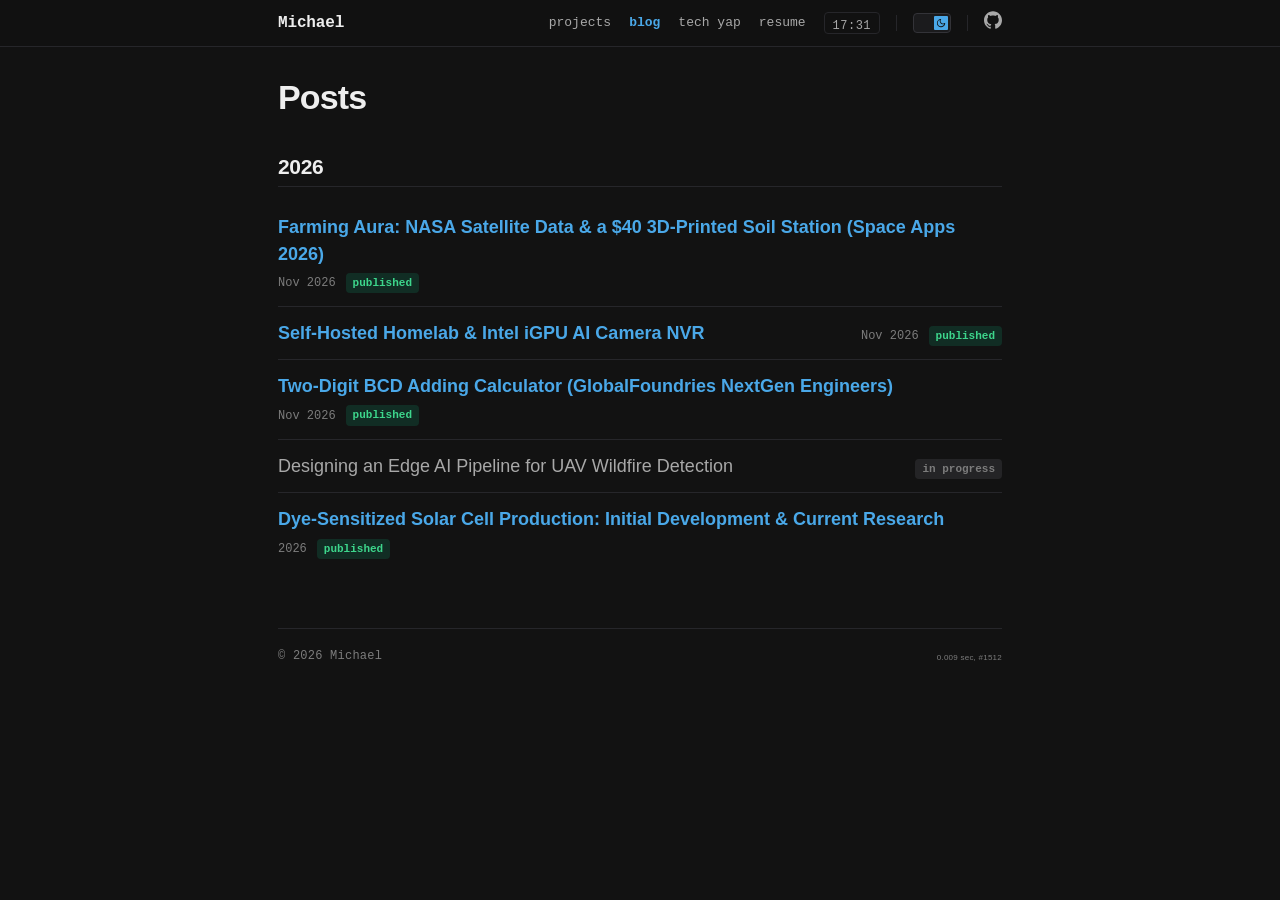
==== commit c138e1bc: "Add tech yap tab between blog and resume across all pages" ====
--- a/blog.html
+++ b/blog.html
@@ -131,6 +131,7 @@
     <div class="nav-popup">
       <a href="projects.html">projects</a>
       <a href="blog.html">blog</a>
+      <a href="tech-yap.html">tech yap</a>
       <a href="resume.html">resume</a>
       <a href="https://github.com/Kashak213">github</a>
     </div>
@@ -139,6 +140,7 @@
       <div class="nav-element">
         <a href="projects.html">projects</a>
         <a href="blog.html" style="color: var(--c-brand-1); font-weight: 600;">blog</a>
+      <a href="tech-yap.html">tech yap</a>
         <a href="resume.html">resume</a>
         <div class="my-time" data-timezone="America/New_York" title="Time in my timezone (EST)" tabindex="0">
           19:33
